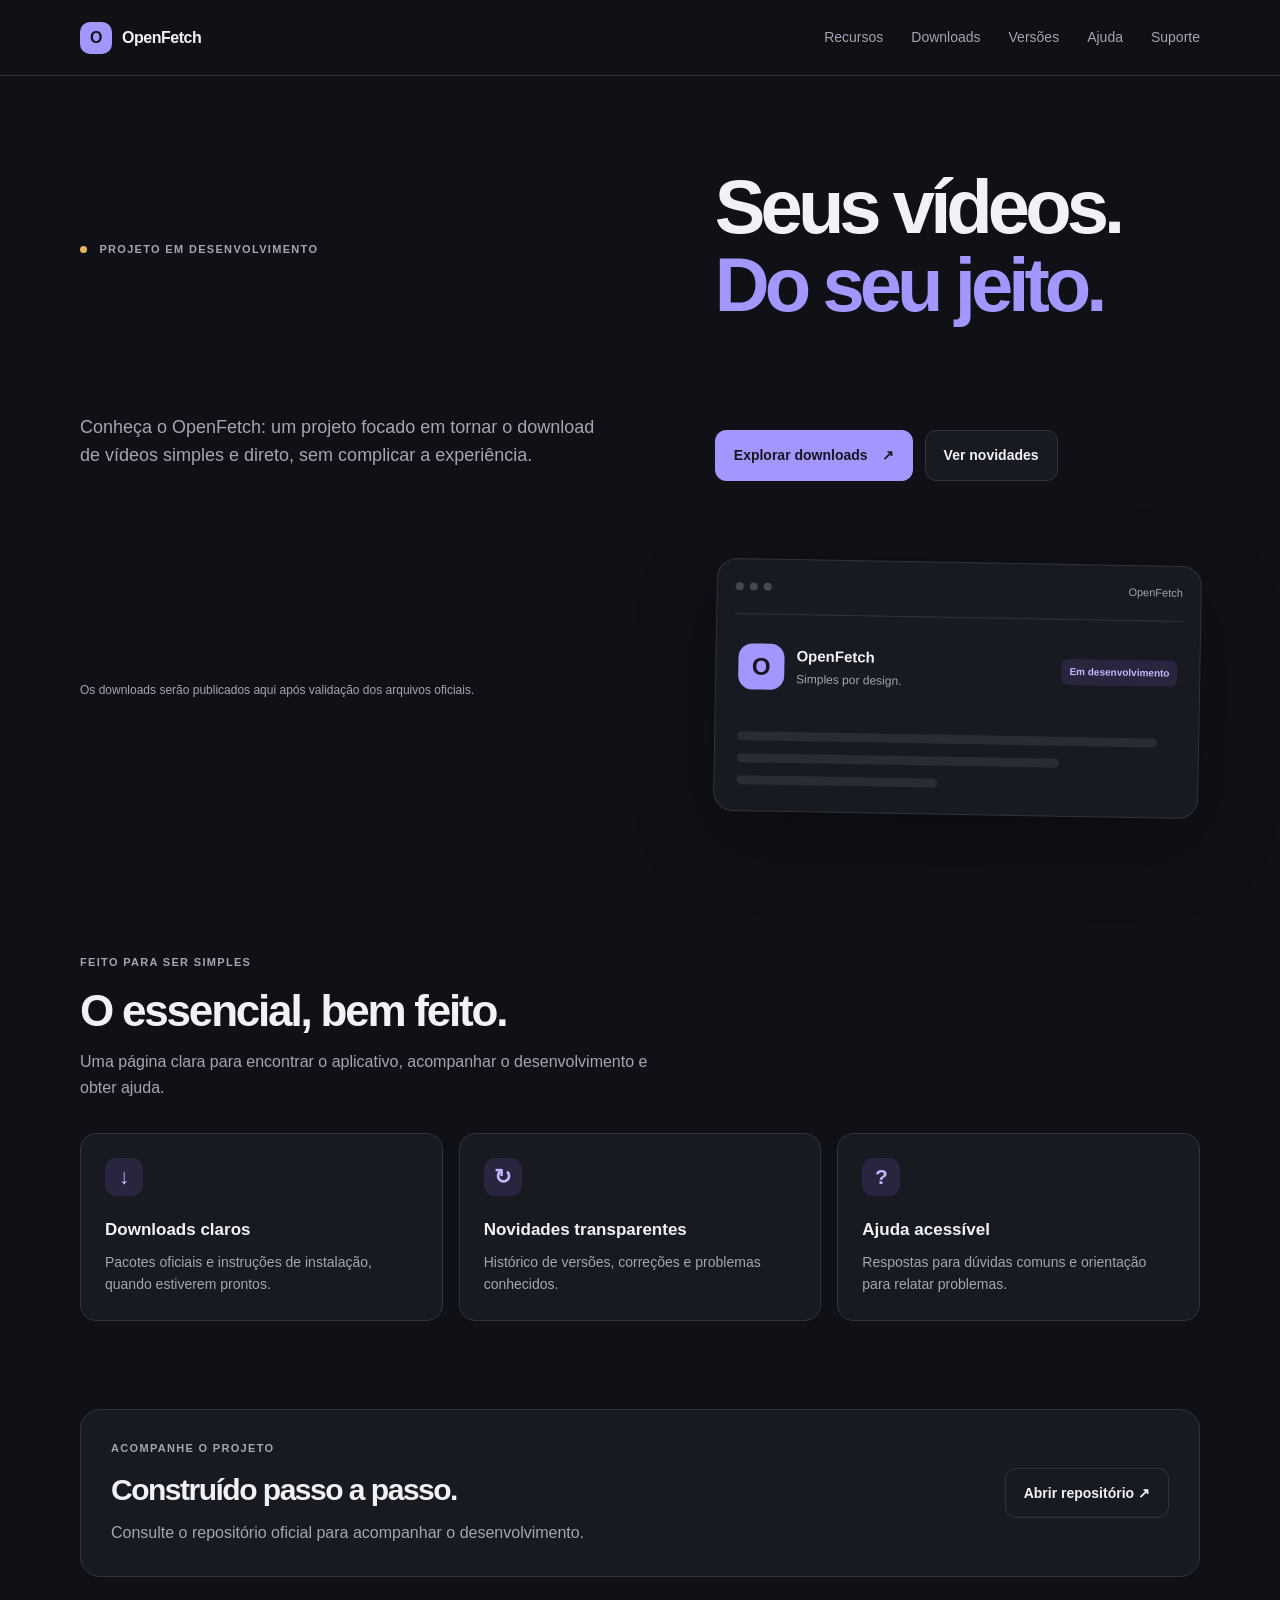
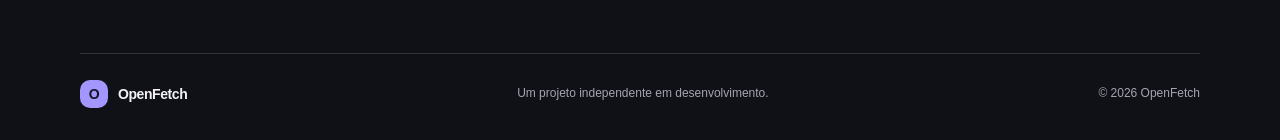
==== index.html @ f66d879c "Prepare OpenFetch website Co-authored-by: Copilot <223556219+Copilot@users.noreply.github.com>" ====
<!doctype html>
<html lang="pt-BR">
<head>
  <meta charset="utf-8">
  <meta name="viewport" content="width=device-width, initial-scale=1">
  <meta name="description" content="OpenFetch — uma forma simples de baixar vídeos.">
  <meta name="theme-color" content="#101116">
  <title>OpenFetch — Seus vídeos, do seu jeito</title>
  <link rel="stylesheet" href="assets/css/style.css?v=3"><link rel="stylesheet" href="assets/css/dark-theme.css?v=1">
  <script src="assets/js/app.js" defer></script>
</head>
<body>
  <header class="site-header">
    <a class="brand" href="./" aria-label="OpenFetch início"><span class="brand-mark">O</span><span>OpenFetch</span></a>
    <button class="menu-toggle" aria-expanded="false" aria-controls="main-nav">Menu</button>
    <nav id="main-nav" class="nav">
      <a href="#recursos">Recursos</a><a href="downloads/">Downloads</a><a href="releases/">Versões</a><a href="docs/">Ajuda</a><a href="support/">Suporte</a>
    </nav>
  </header>
  <main>
    <section class="hero wrap">
      <p class="eyebrow"><span class="status-dot"></span> Projeto em desenvolvimento</p>
      <h1>Seus vídeos.<br><span>Do seu jeito.</span></h1>
      <p class="hero-copy">Conheça o OpenFetch: um projeto focado em tornar o download de vídeos simples e direto, sem complicar a experiência.</p>
      <div class="hero-actions"><a class="button primary" href="downloads/">Explorar downloads <span aria-hidden="true">↗</span></a><a class="button secondary" href="releases/">Ver novidades</a></div>
      <p class="fine-print">Os downloads serão publicados aqui após validação dos arquivos oficiais.</p>
      <div class="product-card" aria-label="Visão geral do projeto">
        <div class="window-bar"><i></i><i></i><i></i><span>OpenFetch</span></div>
        <div class="product-content"><div class="product-icon">O</div><div><strong>OpenFetch</strong><p>Simples por design.</p></div><span class="pill">Em desenvolvimento</span></div>
        <div class="fake-line wide"></div><div class="fake-line"></div><div class="fake-line short"></div>
      </div>
    </section>
    <section class="section wrap" id="recursos">
      <div class="section-heading"><p class="eyebrow">Feito para ser simples</p><h2>O essencial, bem feito.</h2><p>Uma página clara para encontrar o aplicativo, acompanhar o desenvolvimento e obter ajuda.</p></div>
      <div class="feature-grid">
        <article class="feature"><span class="feature-icon">↓</span><h3>Downloads claros</h3><p>Pacotes oficiais e instruções de instalação, quando estiverem prontos.</p></article>
        <article class="feature"><span class="feature-icon">↻</span><h3>Novidades transparentes</h3><p>Histórico de versões, correções e problemas conhecidos.</p></article>
        <article class="feature"><span class="feature-icon">?</span><h3>Ajuda acessível</h3><p>Respostas para dúvidas comuns e orientação para relatar problemas.</p></article>
      </div>
    </section>
    <section class="cta wrap"><div><p class="eyebrow">Acompanhe o projeto</p><h2>Construído passo a passo.</h2><p>Consulte o repositório oficial para acompanhar o desenvolvimento.</p></div><a class="button secondary" href="https://github.com/jhonnyboy-sgbr/OpenFetch-0.1.0" target="_blank" rel="noopener noreferrer">Abrir repositório ↗</a></section>
  </main>
  <footer class="footer wrap"><a class="brand" href="./"><span class="brand-mark">O</span><span>OpenFetch</span></a><p>Um projeto independente em desenvolvimento.</p><span>© <span id="year"></span> OpenFetch</span></footer>
</body>
</html>
---- assets/css/style.css ----
:root{color-scheme:light;--bg:#f7f7f8;--surface:#fff;--ink:#17181c;--muted:#686b75;--line:#e6e7eb;--accent:#6755d9;--accent-dark:#4f40b4;--max:1120px;font-family:Inter,-apple-system,BlinkMacSystemFont,"Segoe UI",sans-serif}*{box-sizing:border-box}html{scroll-behavior:smooth}body{margin:0;background:var(--bg);color:var(--ink);line-height:1.6}a{color:inherit;text-decoration:none}.wrap{width:min(var(--max),calc(100% - 40px));margin-inline:auto}.site-header{position:sticky;top:0;z-index:10;height:76px;display:flex;align-items:center;justify-content:space-between;padding:0 max(20px,calc((100vw - var(--max))/2));border-bottom:1px solid var(--line);background:rgba(247,247,248,.9)}.brand{display:inline-flex;align-items:center;gap:10px;font-weight:750;letter-spacing:-.03em}.brand-mark{display:grid;place-items:center;width:32px;height:32px;border-radius:10px;background:var(--ink);color:white;font-weight:800}.nav{display:flex;gap:28px;color:#51535c;font-size:14px}.nav a:hover{color:var(--accent)}.menu-toggle{display:none}.hero{padding:92px 0 78px;display:grid;grid-template-columns:1fr .85fr;align-items:center;gap:64px}.eyebrow{text-transform:uppercase;letter-spacing:.12em;font-size:11px;font-weight:800;color:var(--muted);margin:0 0 16px}.status-dot{display:inline-block;width:7px;height:7px;border-radius:50%;background:#d99a37;margin-right:8px}h1{font-size:clamp(46px,6vw,76px);line-height:1.03;letter-spacing:-.065em;margin:0 0 24px;font-weight:780}h1 span{color:var(--accent)}.hero-copy{max-width:530px;font-size:18px;color:var(--muted);margin:0 0 28px}.hero-actions{display:flex;flex-wrap:wrap;gap:12px}.button{display:inline-flex;align-items:center;justify-content:center;gap:14px;border-radius:11px;padding:13px 18px;font-size:14px;font-weight:700;border:1px solid var(--line);transition:transform .15s,background .15s}.button:hover{transform:translateY(-1px)}.primary{background:var(--accent);color:white;border-color:var(--accent)}.primary:hover{background:var(--accent-dark)}.secondary{background:var(--surface)}.fine-print{font-size:12px;color:var(--muted);margin-top:16px}.product-card{background:var(--surface);border:1px solid var(--line);border-radius:20px;padding:18px;box-shadow:0 24px 80px rgba(20,20,40,.07);transform:rotate(1deg)}.window-bar{display:flex;align-items:center;gap:6px;padding-bottom:18px;border-bottom:1px solid var(--line)}.window-bar i{width:8px;height:8px;background:#d9dae0;border-radius:50%}.window-bar span{margin-left:auto;color:#999ba4;font-size:11px}.product-content{display:flex;align-items:center;gap:12px;padding:28px 4px}.product-icon{width:46px;height:46px;border-radius:14px;background:var(--ink);color:white;display:grid;place-items:center;font-size:24px;font-weight:800}.product-content strong{font-size:15px}.product-content p{font-size:12px;color:var(--muted);margin:2px 0}.pill{margin-left:auto;background:#f0eefc;color:var(--accent);padding:5px 8px;border-radius:7px;font-size:10px;font-weight:700}.fake-line{height:9px;background:#f0f0f3;border-radius:8px;width:72%;margin:13px 4px}.fake-line.wide{width:94%}.fake-line.short{width:45%;margin-bottom:8px}.section{padding:60px 0 88px}.section-heading{max-width:590px;margin-bottom:32px}.section h2,.cta h2{font-size:clamp(30px,4vw,44px);line-height:1.1;letter-spacing:-.05em;margin:0 0 14px}.section-heading>p:last-child,.cta p:not(.eyebrow){color:var(--muted);margin:0}.feature-grid{display:grid;grid-template-columns:repeat(3,1fr);gap:16px}.feature{background:var(--surface);border:1px solid var(--line);border-radius:16px;padding:24px}.feature-icon{display:grid;place-items:center;width:38px;height:38px;border-radius:11px;background:#f0eefc;color:var(--accent);font-size:21px;font-weight:700}.feature h3{font-size:17px;margin:20px 0 8px}.feature p{font-size:14px;color:var(--muted);margin:0}.cta{border:1px solid var(--line);border-radius:20px;padding:30px;display:flex;align-items:center;justify-content:space-between;gap:24px;background:#fff;margin-bottom:76px}.cta h2{font-size:30px}.footer{border-top:1px solid var(--line);padding:26px 0 32px;display:flex;align-items:center;justify-content:space-between;gap:18px;color:var(--muted);font-size:12px}.footer .brand{color:var(--ink);font-size:14px}.footer .brand-mark{width:28px;height:28px}.footer p{margin:0}@media(max-width:760px){.site-header{height:66px}.menu-toggle{display:block;border:1px solid var(--line);background:white;border-radius:8px;padding:8px 11px}.nav{display:none;position:absolute;z-index:5;top:65px;left:0;right:0;background:white;border-bottom:1px solid var(--line);padding:18px 22px;flex-direction:column;gap:16px}.nav.open{display:flex}.hero{padding:62px 0 50px;grid-template-columns:1fr;gap:38px}.product-card{max-width:540px;width:100%;transform:none}.section{padding:48px 0 60px}.feature-grid{grid-template-columns:1fr}.cta{align-items:flex-start;flex-direction:column;margin-bottom:50px}.footer{align-items:flex-start;flex-direction:column;gap:10px}}@media(prefers-reduced-motion:reduce){html{scroll-behavior:auto}*,*:before,*:after{transition:none!important}}
---- assets/css/dark-theme.css ----
:root {
  color-scheme: dark;
  --bg: #101116;
  --surface: #181a22;
  --ink: #f2f2f6;
  --muted: #a3a5b2;
  --line: #30323d;
  --accent: #a397ff;
  --accent-dark: #b5adff;
}

.site-header {
  background: rgba(16, 17, 22, .94);
}

.nav {
  color: var(--muted);
}

.brand-mark,
.product-icon {
  background: var(--accent);
  color: #171522;
}

.status-dot {
  background: #e9b65c;
}

.primary {
  color: #171522;
}

.primary:hover {
  background: var(--accent-dark);
}

.secondary,
.feature,
.cta {
  background: var(--surface);
}

.product-card {
  box-shadow: 0 24px 80px rgba(0, 0, 0, .28);
}

.window-bar i {
  background: #454753;
}

.window-bar span {
  color: var(--muted);
}

.pill,
.feature-icon {
  background: #29253f;
  color: #c1b8ff;
}

.fake-line {
  background: #292b35;
}

:focus-visible {
  outline: 2px solid var(--accent);
  outline-offset: 3px;
}

@media (max-width: 760px) {
  .menu-toggle,
  .nav {
    background: var(--surface);
    color: var(--ink);
  }
}
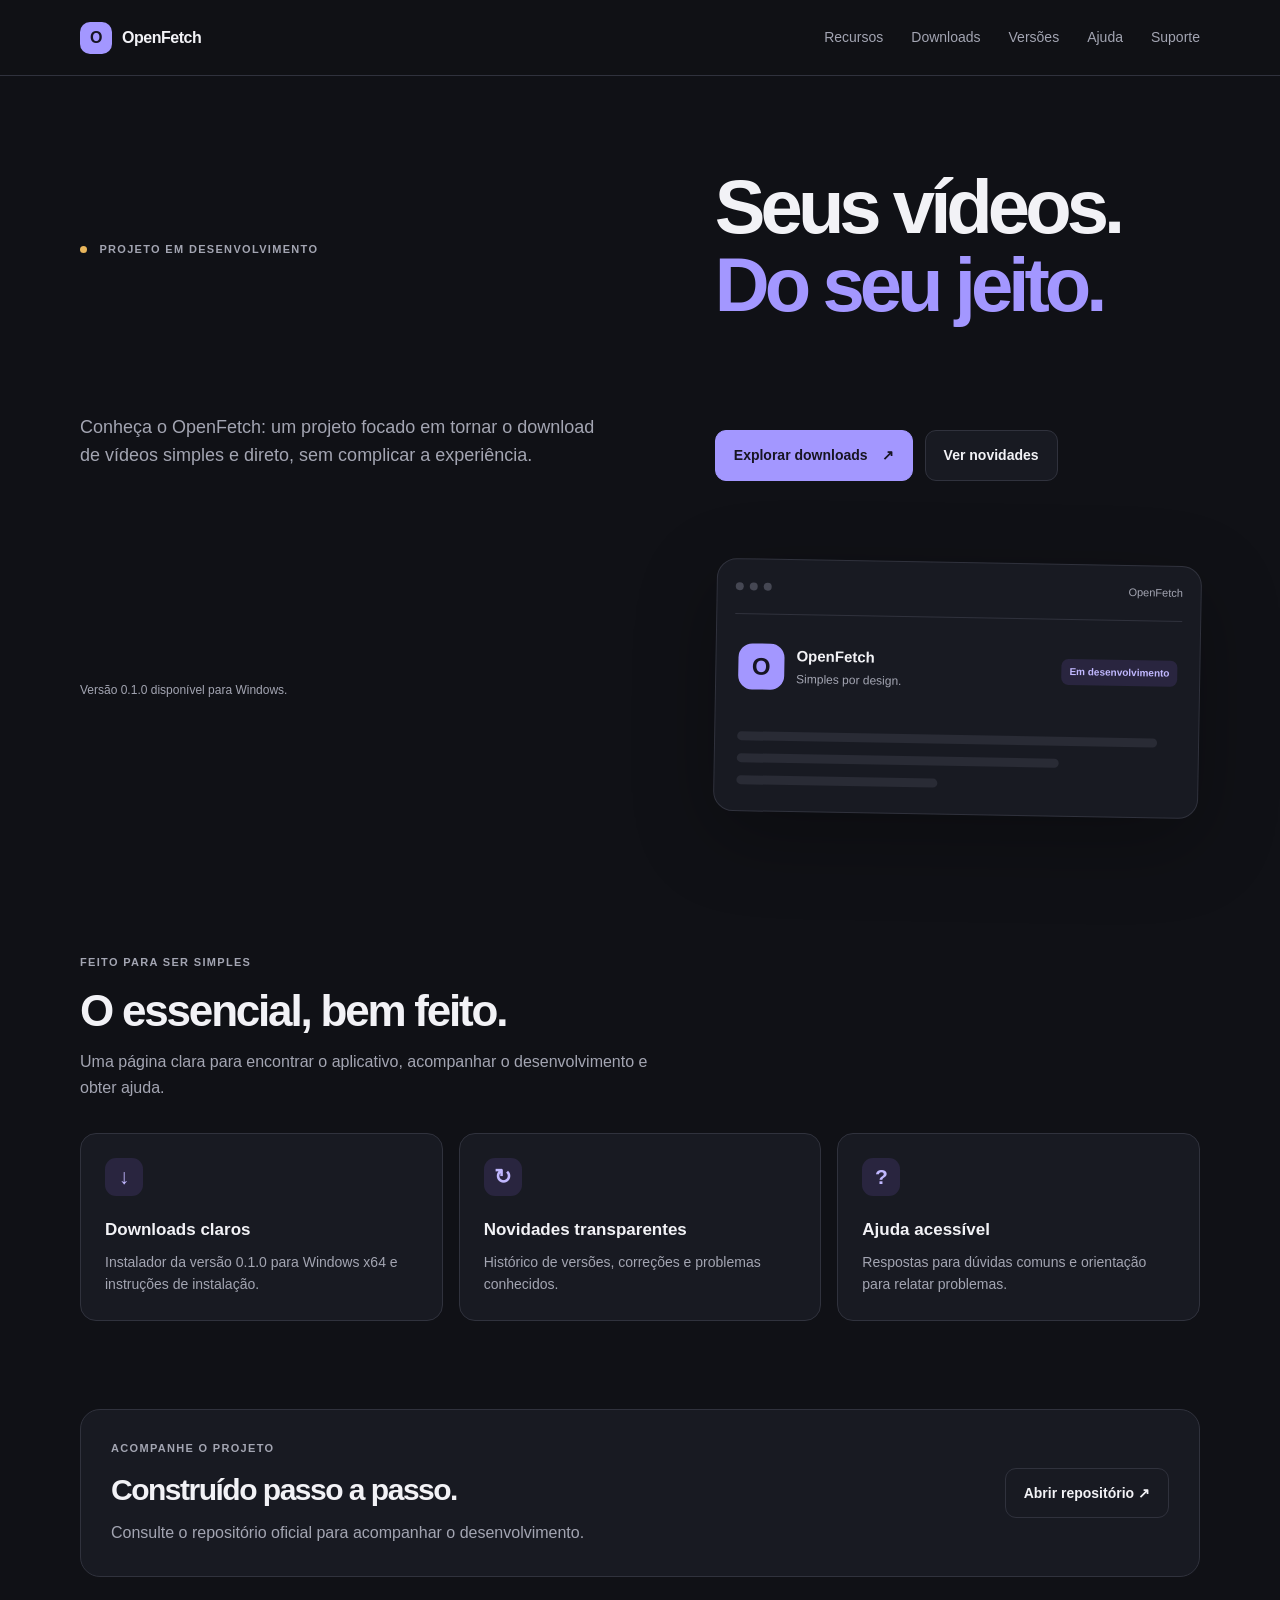
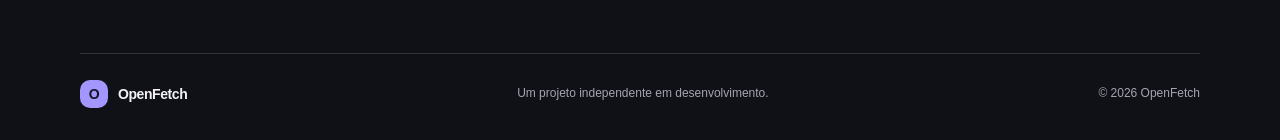
==== commit 3e611462: "Update site copy for available release Co-authored-by: Copilot <223556219+Copilot@users.noreply.gith" ====
--- a/index.html
+++ b/index.html
@@ -6,7 +6,7 @@
   <meta name="description" content="OpenFetch — uma forma simples de baixar vídeos.">
   <meta name="theme-color" content="#101116">
   <title>OpenFetch — Seus vídeos, do seu jeito</title>
-  <link rel="stylesheet" href="assets/css/style.css?v=3"><link rel="stylesheet" href="assets/css/dark-theme.css?v=1">
+  <link rel="stylesheet" href="assets/css/style.css?v=3"><link rel="stylesheet" href="assets/css/dark-theme.css?v=2">
   <script src="assets/js/app.js" defer></script>
 </head>
 <body>
@@ -23,7 +23,7 @@
       <h1>Seus vídeos.<br><span>Do seu jeito.</span></h1>
       <p class="hero-copy">Conheça o OpenFetch: um projeto focado em tornar o download de vídeos simples e direto, sem complicar a experiência.</p>
       <div class="hero-actions"><a class="button primary" href="downloads/">Explorar downloads <span aria-hidden="true">↗</span></a><a class="button secondary" href="releases/">Ver novidades</a></div>
-      <p class="fine-print">Os downloads serão publicados aqui após validação dos arquivos oficiais.</p>
+      <p class="fine-print"><a href="downloads/">Versão 0.1.0 disponível para Windows.</a></p>
       <div class="product-card" aria-label="Visão geral do projeto">
         <div class="window-bar"><i></i><i></i><i></i><span>OpenFetch</span></div>
         <div class="product-content"><div class="product-icon">O</div><div><strong>OpenFetch</strong><p>Simples por design.</p></div><span class="pill">Em desenvolvimento</span></div>
@@ -33,7 +33,7 @@
     <section class="section wrap" id="recursos">
       <div class="section-heading"><p class="eyebrow">Feito para ser simples</p><h2>O essencial, bem feito.</h2><p>Uma página clara para encontrar o aplicativo, acompanhar o desenvolvimento e obter ajuda.</p></div>
       <div class="feature-grid">
-        <article class="feature"><span class="feature-icon">↓</span><h3>Downloads claros</h3><p>Pacotes oficiais e instruções de instalação, quando estiverem prontos.</p></article>
+        <article class="feature"><span class="feature-icon">↓</span><h3>Downloads claros</h3><p>Instalador da versão 0.1.0 para Windows x64 e instruções de instalação.</p></article>
         <article class="feature"><span class="feature-icon">↻</span><h3>Novidades transparentes</h3><p>Histórico de versões, correções e problemas conhecidos.</p></article>
         <article class="feature"><span class="feature-icon">?</span><h3>Ajuda acessível</h3><p>Respostas para dúvidas comuns e orientação para relatar problemas.</p></article>
       </div>
--- a/assets/css/dark-theme.css
+++ b/assets/css/dark-theme.css
@@ -68,6 +68,22 @@
   outline-offset: 3px;
 }
 
+.download-warning {
+  border: 1px solid #70582b;
+  border-radius: 10px;
+  padding: 14px;
+  background: #292316;
+  color: #f0d99e;
+}
+
+.download-hash {
+  overflow-wrap: anywhere;
+}
+
+.download-hash code {
+  color: var(--ink);
+}
+
 @media (max-width: 760px) {
   .menu-toggle,
   .nav {
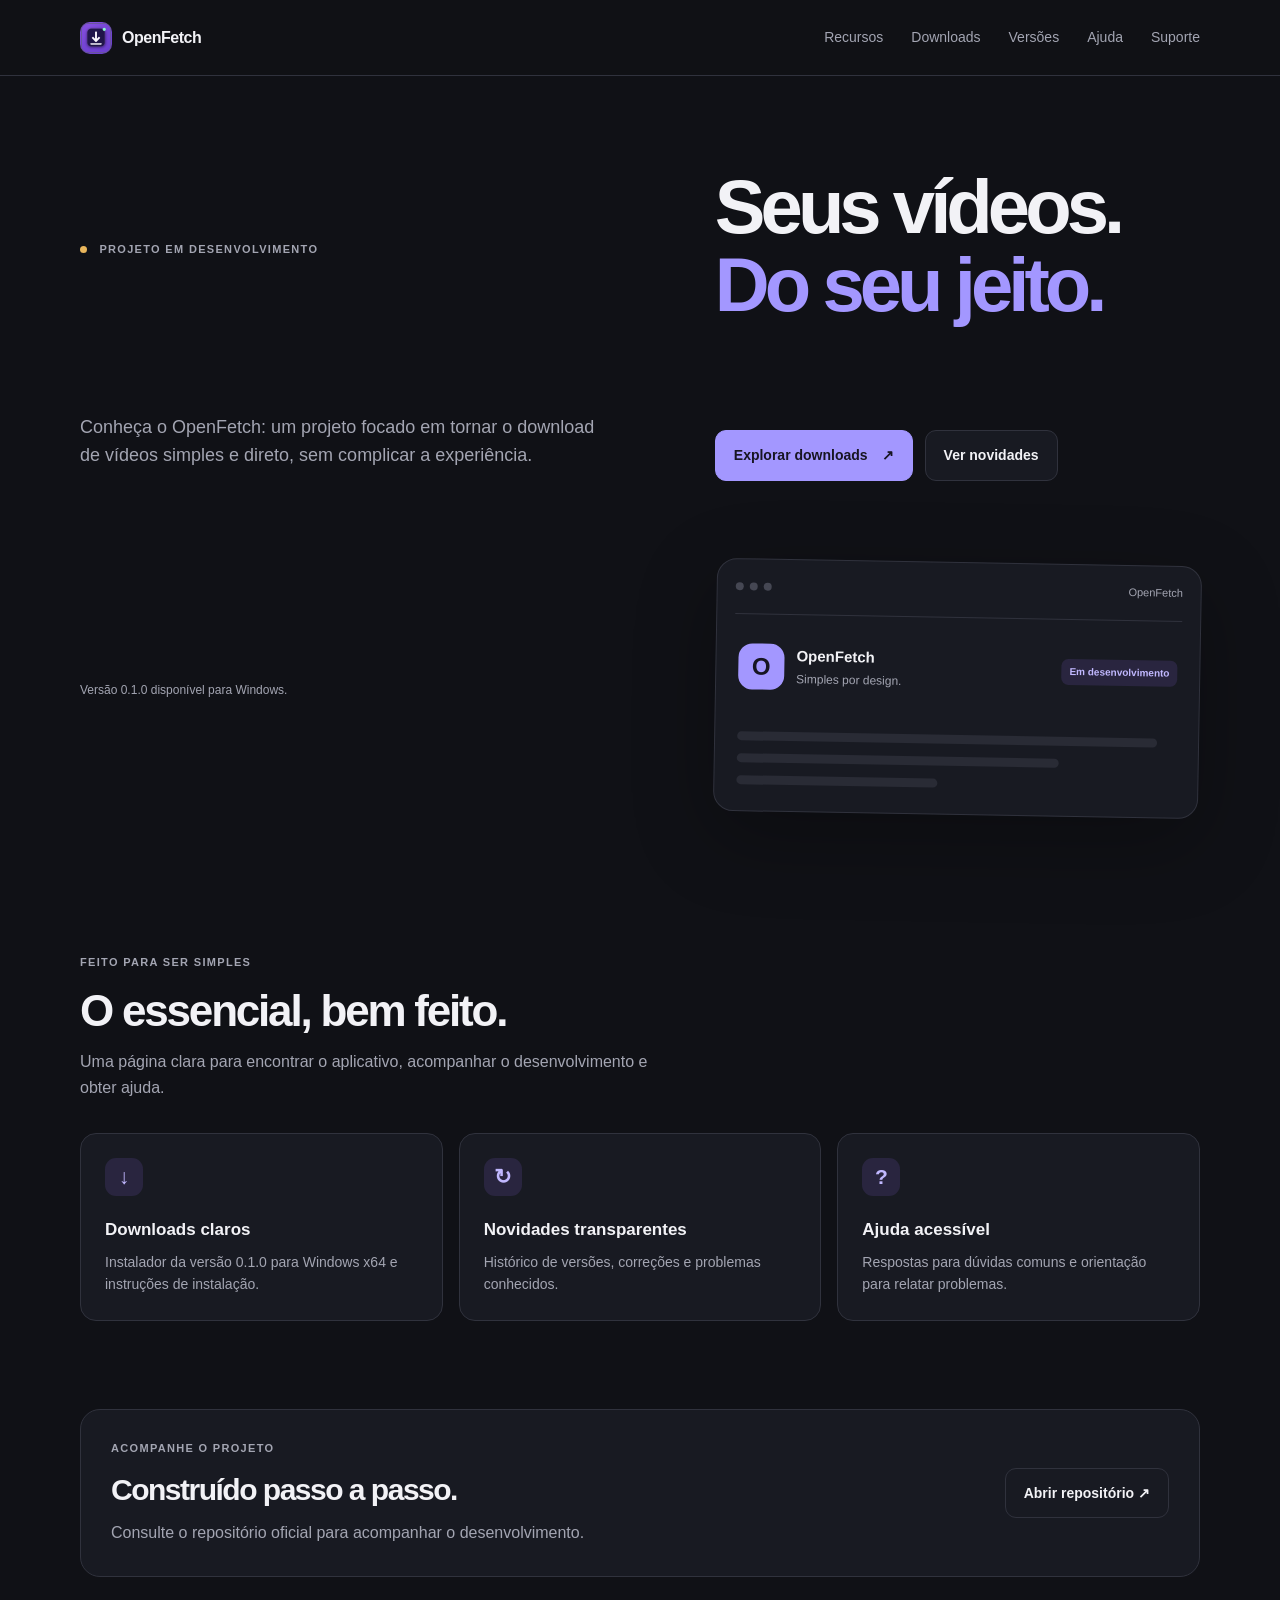
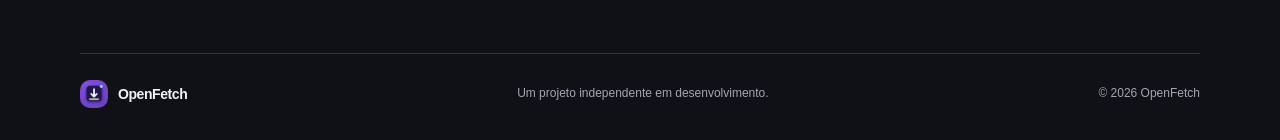
==== commit 8423cc51: "Use application icon across site branding Co-authored-by: Copilot <223556219+Copilot@users.noreply.g" ====
--- a/index.html
+++ b/index.html
@@ -6,12 +6,12 @@
   <meta name="description" content="OpenFetch — uma forma simples de baixar vídeos.">
   <meta name="theme-color" content="#101116">
   <title>OpenFetch — Seus vídeos, do seu jeito</title>
-  <link rel="stylesheet" href="assets/css/style.css?v=3"><link rel="stylesheet" href="assets/css/dark-theme.css?v=2">
-  <script src="assets/js/app.js" defer></script>
+  <link rel="stylesheet" href="assets/css/style.css?v=4"><link rel="stylesheet" href="assets/css/dark-theme.css?v=3">
+  <script src="assets/js/app.js?v=2" defer></script>
 </head>
 <body>
   <header class="site-header">
-    <a class="brand" href="./" aria-label="OpenFetch início"><span class="brand-mark">O</span><span>OpenFetch</span></a>
+    <a class="brand" href="./" aria-label="OpenFetch início"><img class="brand-icon" src="assets/images/openfetch-appicon.png" alt="" aria-hidden="true"><span>OpenFetch</span></a>
     <button class="menu-toggle" aria-expanded="false" aria-controls="main-nav">Menu</button>
     <nav id="main-nav" class="nav">
       <a href="#recursos">Recursos</a><a href="downloads/">Downloads</a><a href="releases/">Versões</a><a href="docs/">Ajuda</a><a href="support/">Suporte</a>
@@ -40,6 +40,6 @@
     </section>
     <section class="cta wrap"><div><p class="eyebrow">Acompanhe o projeto</p><h2>Construído passo a passo.</h2><p>Consulte o repositório oficial para acompanhar o desenvolvimento.</p></div><a class="button secondary" href="https://github.com/jhonnyboy-sgbr/OpenFetch-0.1.0" target="_blank" rel="noopener noreferrer">Abrir repositório ↗</a></section>
   </main>
-  <footer class="footer wrap"><a class="brand" href="./"><span class="brand-mark">O</span><span>OpenFetch</span></a><p>Um projeto independente em desenvolvimento.</p><span>© <span id="year"></span> OpenFetch</span></footer>
+  <footer class="footer wrap"><a class="brand" href="./"><img class="brand-icon" src="assets/images/openfetch-appicon.png" alt="" aria-hidden="true"><span>OpenFetch</span></a><p>Um projeto independente em desenvolvimento.</p><span>© <span id="year"></span> OpenFetch</span></footer>
 </body>
 </html>
--- a/assets/css/style.css
+++ b/assets/css/style.css
@@ -1 +1 @@
-:root{color-scheme:light;--bg:#f7f7f8;--surface:#fff;--ink:#17181c;--muted:#686b75;--line:#e6e7eb;--accent:#6755d9;--accent-dark:#4f40b4;--max:1120px;font-family:Inter,-apple-system,BlinkMacSystemFont,"Segoe UI",sans-serif}*{box-sizing:border-box}html{scroll-behavior:smooth}body{margin:0;background:var(--bg);color:var(--ink);line-height:1.6}a{color:inherit;text-decoration:none}.wrap{width:min(var(--max),calc(100% - 40px));margin-inline:auto}.site-header{position:sticky;top:0;z-index:10;height:76px;display:flex;align-items:center;justify-content:space-between;padding:0 max(20px,calc((100vw - var(--max))/2));border-bottom:1px solid var(--line);background:rgba(247,247,248,.9)}.brand{display:inline-flex;align-items:center;gap:10px;font-weight:750;letter-spacing:-.03em}.brand-mark{display:grid;place-items:center;width:32px;height:32px;border-radius:10px;background:var(--ink);color:white;font-weight:800}.nav{display:flex;gap:28px;color:#51535c;font-size:14px}.nav a:hover{color:var(--accent)}.menu-toggle{display:none}.hero{padding:92px 0 78px;display:grid;grid-template-columns:1fr .85fr;align-items:center;gap:64px}.eyebrow{text-transform:uppercase;letter-spacing:.12em;font-size:11px;font-weight:800;color:var(--muted);margin:0 0 16px}.status-dot{display:inline-block;width:7px;height:7px;border-radius:50%;background:#d99a37;margin-right:8px}h1{font-size:clamp(46px,6vw,76px);line-height:1.03;letter-spacing:-.065em;margin:0 0 24px;font-weight:780}h1 span{color:var(--accent)}.hero-copy{max-width:530px;font-size:18px;color:var(--muted);margin:0 0 28px}.hero-actions{display:flex;flex-wrap:wrap;gap:12px}.button{display:inline-flex;align-items:center;justify-content:center;gap:14px;border-radius:11px;padding:13px 18px;font-size:14px;font-weight:700;border:1px solid var(--line);transition:transform .15s,background .15s}.button:hover{transform:translateY(-1px)}.primary{background:var(--accent);color:white;border-color:var(--accent)}.primary:hover{background:var(--accent-dark)}.secondary{background:var(--surface)}.fine-print{font-size:12px;color:var(--muted);margin-top:16px}.product-card{background:var(--surface);border:1px solid var(--line);border-radius:20px;padding:18px;box-shadow:0 24px 80px rgba(20,20,40,.07);transform:rotate(1deg)}.window-bar{display:flex;align-items:center;gap:6px;padding-bottom:18px;border-bottom:1px solid var(--line)}.window-bar i{width:8px;height:8px;background:#d9dae0;border-radius:50%}.window-bar span{margin-left:auto;color:#999ba4;font-size:11px}.product-content{display:flex;align-items:center;gap:12px;padding:28px 4px}.product-icon{width:46px;height:46px;border-radius:14px;background:var(--ink);color:white;display:grid;place-items:center;font-size:24px;font-weight:800}.product-content strong{font-size:15px}.product-content p{font-size:12px;color:var(--muted);margin:2px 0}.pill{margin-left:auto;background:#f0eefc;color:var(--accent);padding:5px 8px;border-radius:7px;font-size:10px;font-weight:700}.fake-line{height:9px;background:#f0f0f3;border-radius:8px;width:72%;margin:13px 4px}.fake-line.wide{width:94%}.fake-line.short{width:45%;margin-bottom:8px}.section{padding:60px 0 88px}.section-heading{max-width:590px;margin-bottom:32px}.section h2,.cta h2{font-size:clamp(30px,4vw,44px);line-height:1.1;letter-spacing:-.05em;margin:0 0 14px}.section-heading>p:last-child,.cta p:not(.eyebrow){color:var(--muted);margin:0}.feature-grid{display:grid;grid-template-columns:repeat(3,1fr);gap:16px}.feature{background:var(--surface);border:1px solid var(--line);border-radius:16px;padding:24px}.feature-icon{display:grid;place-items:center;width:38px;height:38px;border-radius:11px;background:#f0eefc;color:var(--accent);font-size:21px;font-weight:700}.feature h3{font-size:17px;margin:20px 0 8px}.feature p{font-size:14px;color:var(--muted);margin:0}.cta{border:1px solid var(--line);border-radius:20px;padding:30px;display:flex;align-items:center;justify-content:space-between;gap:24px;background:#fff;margin-bottom:76px}.cta h2{font-size:30px}.footer{border-top:1px solid var(--line);padding:26px 0 32px;display:flex;align-items:center;justify-content:space-between;gap:18px;color:var(--muted);font-size:12px}.footer .brand{color:var(--ink);font-size:14px}.footer .brand-mark{width:28px;height:28px}.footer p{margin:0}@media(max-width:760px){.site-header{height:66px}.menu-toggle{display:block;border:1px solid var(--line);background:white;border-radius:8px;padding:8px 11px}.nav{display:none;position:absolute;z-index:5;top:65px;left:0;right:0;background:white;border-bottom:1px solid var(--line);padding:18px 22px;flex-direction:column;gap:16px}.nav.open{display:flex}.hero{padding:62px 0 50px;grid-template-columns:1fr;gap:38px}.product-card{max-width:540px;width:100%;transform:none}.section{padding:48px 0 60px}.feature-grid{grid-template-columns:1fr}.cta{align-items:flex-start;flex-direction:column;margin-bottom:50px}.footer{align-items:flex-start;flex-direction:column;gap:10px}}@media(prefers-reduced-motion:reduce){html{scroll-behavior:auto}*,*:before,*:after{transition:none!important}}
+:root{color-scheme:light;--bg:#f7f7f8;--surface:#fff;--ink:#17181c;--muted:#686b75;--line:#e6e7eb;--accent:#6755d9;--accent-dark:#4f40b4;--max:1120px;font-family:Inter,-apple-system,BlinkMacSystemFont,"Segoe UI",sans-serif}*{box-sizing:border-box}html{scroll-behavior:smooth}body{margin:0;background:var(--bg);color:var(--ink);line-height:1.6}a{color:inherit;text-decoration:none}.wrap{width:min(var(--max),calc(100% - 40px));margin-inline:auto}.site-header{position:sticky;top:0;z-index:10;height:76px;display:flex;align-items:center;justify-content:space-between;padding:0 max(20px,calc((100vw - var(--max))/2));border-bottom:1px solid var(--line);background:rgba(247,247,248,.9)}.brand{display:inline-flex;align-items:center;gap:10px;font-weight:750;letter-spacing:-.03em}.brand-mark{display:grid;place-items:center;width:32px;height:32px;border-radius:10px;background:var(--ink);color:white;font-weight:800}.brand-icon{display:block;width:32px;height:32px;border-radius:10px;object-fit:cover}.nav{display:flex;gap:28px;color:#51535c;font-size:14px}.nav a:hover{color:var(--accent)}.menu-toggle{display:none}.hero{padding:92px 0 78px;display:grid;grid-template-columns:1fr .85fr;align-items:center;gap:64px}.eyebrow{text-transform:uppercase;letter-spacing:.12em;font-size:11px;font-weight:800;color:var(--muted);margin:0 0 16px}.status-dot{display:inline-block;width:7px;height:7px;border-radius:50%;background:#d99a37;margin-right:8px}h1{font-size:clamp(46px,6vw,76px);line-height:1.03;letter-spacing:-.065em;margin:0 0 24px;font-weight:780}h1 span{color:var(--accent)}.hero-copy{max-width:530px;font-size:18px;color:var(--muted);margin:0 0 28px}.hero-actions{display:flex;flex-wrap:wrap;gap:12px}.button{display:inline-flex;align-items:center;justify-content:center;gap:14px;border-radius:11px;padding:13px 18px;font-size:14px;font-weight:700;border:1px solid var(--line);transition:transform .15s,background .15s}.button:hover{transform:translateY(-1px)}.primary{background:var(--accent);color:white;border-color:var(--accent)}.primary:hover{background:var(--accent-dark)}.secondary{background:var(--surface)}.fine-print{font-size:12px;color:var(--muted);margin-top:16px}.product-card{background:var(--surface);border:1px solid var(--line);border-radius:20px;padding:18px;box-shadow:0 24px 80px rgba(20,20,40,.07);transform:rotate(1deg)}.window-bar{display:flex;align-items:center;gap:6px;padding-bottom:18px;border-bottom:1px solid var(--line)}.window-bar i{width:8px;height:8px;background:#d9dae0;border-radius:50%}.window-bar span{margin-left:auto;color:#999ba4;font-size:11px}.product-content{display:flex;align-items:center;gap:12px;padding:28px 4px}.product-icon{width:46px;height:46px;border-radius:14px;background:var(--ink);color:white;display:grid;place-items:center;font-size:24px;font-weight:800}.product-content strong{font-size:15px}.product-content p{font-size:12px;color:var(--muted);margin:2px 0}.pill{margin-left:auto;background:#f0eefc;color:var(--accent);padding:5px 8px;border-radius:7px;font-size:10px;font-weight:700}.fake-line{height:9px;background:#f0f0f3;border-radius:8px;width:72%;margin:13px 4px}.fake-line.wide{width:94%}.fake-line.short{width:45%;margin-bottom:8px}.section{padding:60px 0 88px}.section-heading{max-width:590px;margin-bottom:32px}.section h2,.cta h2{font-size:clamp(30px,4vw,44px);line-height:1.1;letter-spacing:-.05em;margin:0 0 14px}.section-heading>p:last-child,.cta p:not(.eyebrow){color:var(--muted);margin:0}.feature-grid{display:grid;grid-template-columns:repeat(3,1fr);gap:16px}.feature{background:var(--surface);border:1px solid var(--line);border-radius:16px;padding:24px}.feature-icon{display:grid;place-items:center;width:38px;height:38px;border-radius:11px;background:#f0eefc;color:var(--accent);font-size:21px;font-weight:700}.feature h3{font-size:17px;margin:20px 0 8px}.feature p{font-size:14px;color:var(--muted);margin:0}.cta{border:1px solid var(--line);border-radius:20px;padding:30px;display:flex;align-items:center;justify-content:space-between;gap:24px;background:#fff;margin-bottom:76px}.cta h2{font-size:30px}.footer{border-top:1px solid var(--line);padding:26px 0 32px;display:flex;align-items:center;justify-content:space-between;gap:18px;color:var(--muted);font-size:12px}.footer .brand{color:var(--ink);font-size:14px}.footer .brand-mark{width:28px;height:28px}.footer .brand-icon{width:28px;height:28px}.footer p{margin:0}@media(max-width:760px){.site-header{height:66px}.menu-toggle{display:block;border:1px solid var(--line);background:white;border-radius:8px;padding:8px 11px}.nav{display:none;position:absolute;z-index:5;top:65px;left:0;right:0;background:white;border-bottom:1px solid var(--line);padding:18px 22px;flex-direction:column;gap:16px}.nav.open{display:flex}.hero{padding:62px 0 50px;grid-template-columns:1fr;gap:38px}.product-card{max-width:540px;width:100%;transform:none}.section{padding:48px 0 60px}.feature-grid{grid-template-columns:1fr}.cta{align-items:flex-start;flex-direction:column;margin-bottom:50px}.footer{align-items:flex-start;flex-direction:column;gap:10px}}@media(prefers-reduced-motion:reduce){html{scroll-behavior:auto}*,*:before,*:after{transition:none!important}}
--- a/assets/css/dark-theme.css
+++ b/assets/css/dark-theme.css
@@ -68,12 +68,52 @@
   outline-offset: 3px;
 }
 
-.download-warning {
-  border: 1px solid #70582b;
+.download-dialog {
+  width: min(440px, calc(100% - 32px));
+  padding: 24px;
+  border: 1px solid var(--line);
+  border-radius: 16px;
+  background: var(--surface);
+  color: var(--ink);
+  box-shadow: 0 24px 80px rgba(0, 0, 0, .35);
+}
+
+.download-dialog::backdrop {
+  background: rgba(0, 0, 0, .55);
+}
+
+.download-dialog h2 {
+  margin: 0 0 12px;
+  font-size: 21px;
+}
+
+.download-dialog > p {
+  color: var(--muted);
+}
+
+.download-dialog .download-hash {
+  padding: 12px;
   border-radius: 10px;
-  padding: 14px;
-  background: #292316;
-  color: #f0d99e;
+  background: #22242d;
+  font-size: 13px;
+}
+
+.download-dialog .download-hash code {
+  display: block;
+  margin-top: 6px;
+  font-size: 12px;
+}
+
+.download-countdown {
+  font-size: 14px;
+}
+
+.download-dialog-actions {
+  display: flex;
+  justify-content: flex-end;
+  flex-wrap: wrap;
+  gap: 10px;
+  margin-top: 20px;
 }
 
 .download-hash {
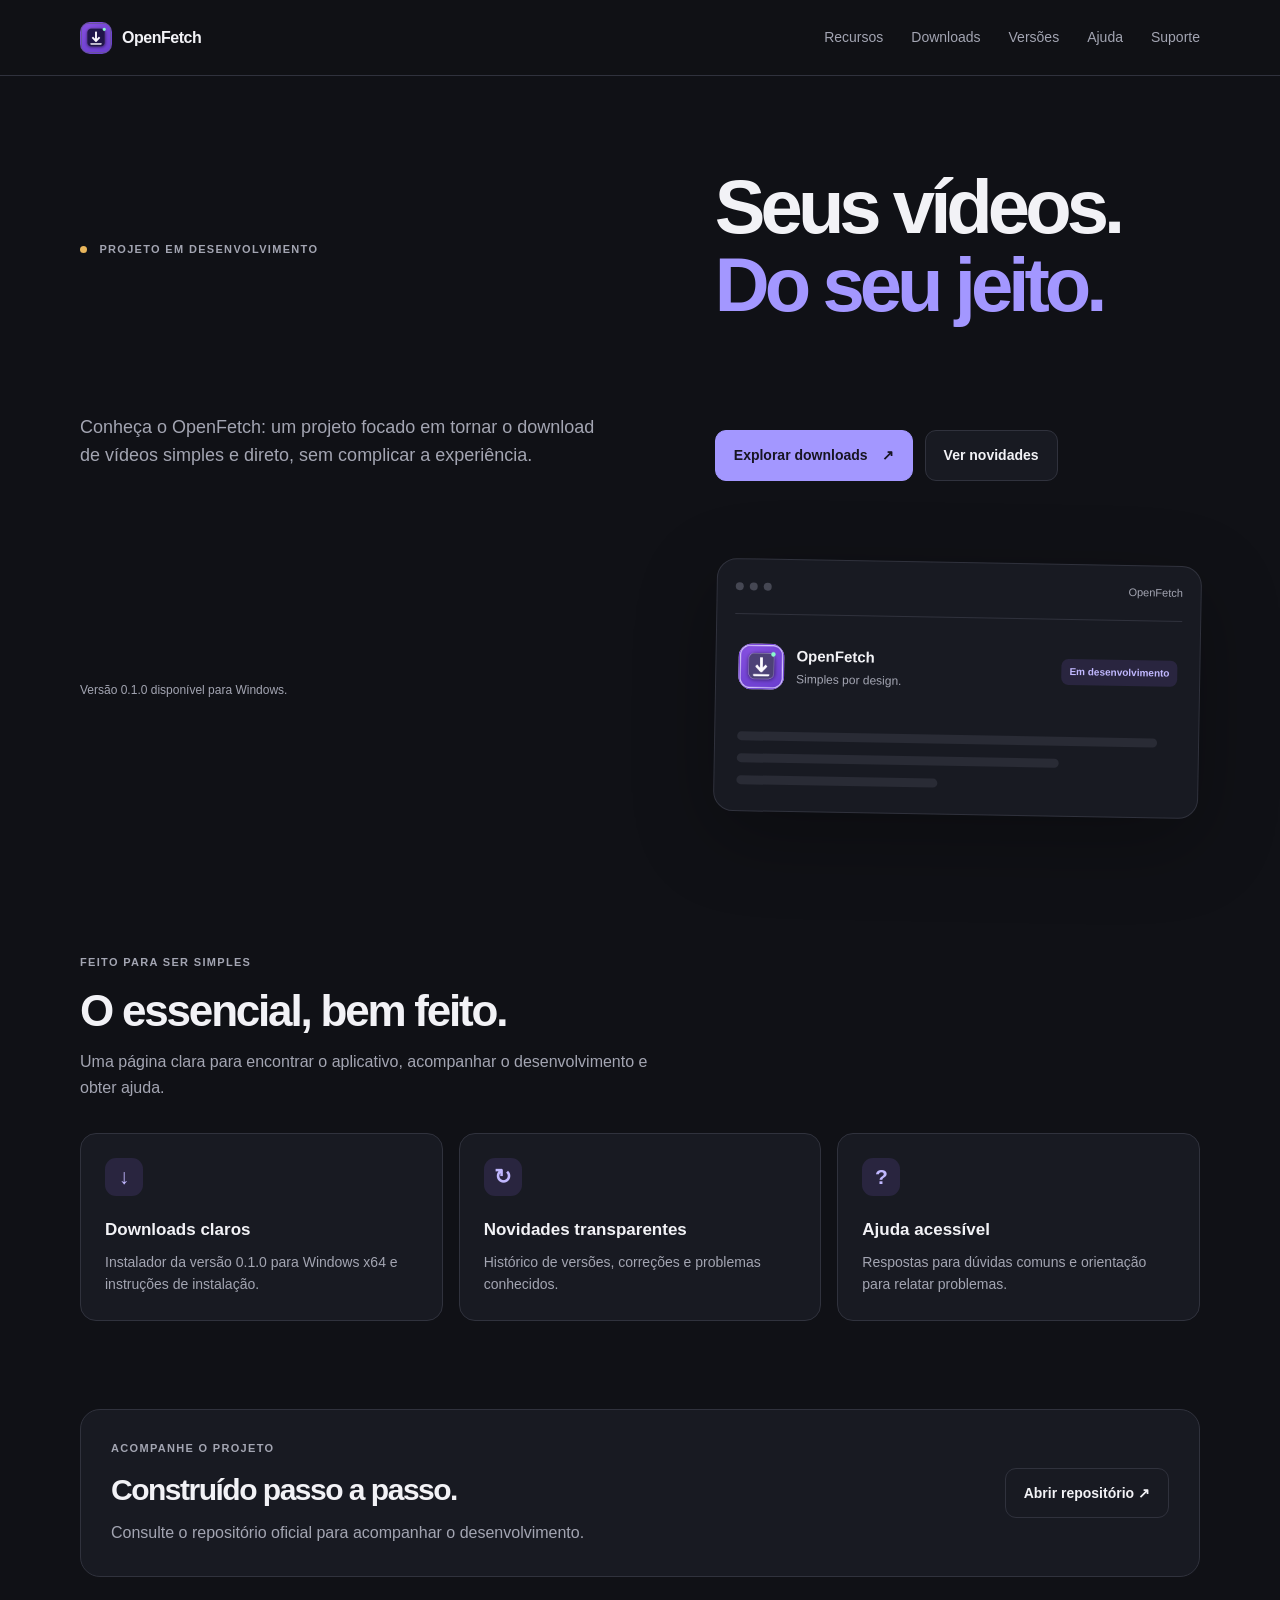
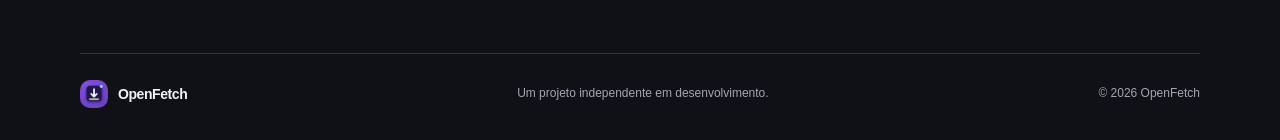
==== commit 83a33f6c: "Use app icon in home page preview card Co-authored-by: Copilot <223556219+Copilot@users.noreply.gith" ====
--- a/index.html
+++ b/index.html
@@ -6,7 +6,7 @@
   <meta name="description" content="OpenFetch — uma forma simples de baixar vídeos.">
   <meta name="theme-color" content="#101116">
   <title>OpenFetch — Seus vídeos, do seu jeito</title>
-  <link rel="stylesheet" href="assets/css/style.css?v=4"><link rel="stylesheet" href="assets/css/dark-theme.css?v=3">
+  <link rel="stylesheet" href="assets/css/style.css?v=4"><link rel="stylesheet" href="assets/css/dark-theme.css?v=4">
   <script src="assets/js/app.js?v=2" defer></script>
 </head>
 <body>
@@ -26,7 +26,7 @@
       <p class="fine-print"><a href="downloads/">Versão 0.1.0 disponível para Windows.</a></p>
       <div class="product-card" aria-label="Visão geral do projeto">
         <div class="window-bar"><i></i><i></i><i></i><span>OpenFetch</span></div>
-        <div class="product-content"><div class="product-icon">O</div><div><strong>OpenFetch</strong><p>Simples por design.</p></div><span class="pill">Em desenvolvimento</span></div>
+        <div class="product-content"><img class="product-icon" src="assets/images/openfetch-appicon.png" alt="" aria-hidden="true"><div><strong>OpenFetch</strong><p>Simples por design.</p></div><span class="pill">Em desenvolvimento</span></div>
         <div class="fake-line wide"></div><div class="fake-line"></div><div class="fake-line short"></div>
       </div>
     </section>
--- a/assets/css/dark-theme.css
+++ b/assets/css/dark-theme.css
@@ -17,10 +17,14 @@
   color: var(--muted);
 }
 
-.brand-mark,
-.product-icon {
+.brand-mark {
   background: var(--accent);
   color: #171522;
+}
+
+.product-icon {
+  display: block;
+  object-fit: cover;
 }
 
 .status-dot {
